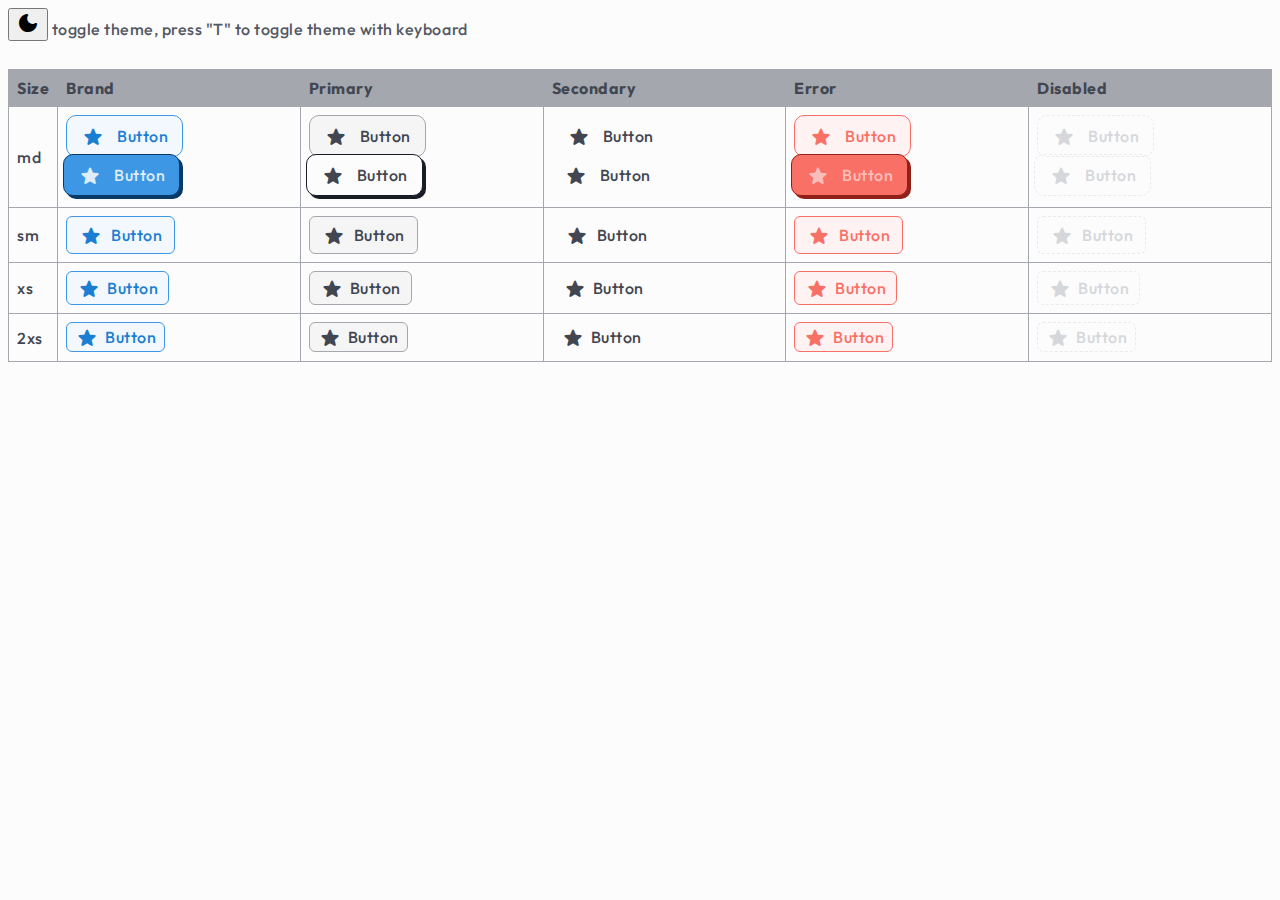
==== index.html @ 28c68cbd "Some changes and fixes" ====
<!DOCTYPE html>
<html lang="en" theme="Light" device="Desktop">
<head>
    <meta charset="UTF-8">
    <meta name="viewport" content="width=device-width, initial-scale=1.0">
    <title>ENS Ready Components</title>
    
    <link rel="icon" href="./favicon.ico" type="image/x-icon">
    <link rel="stylesheet" href="./styles.css">
    <link rel="stylesheet" href="https://fonts.googleapis.com/css2?family=Material+Symbols+Rounded:opsz,wght,FILL,GRAD@20..48,100..700,0..1,-50..200&display=swap">
    <script src="./scripts.js" defer></script>
</head>
<body>
    <div class="btn-shadow-brand btn-radius-md">
        <button id="theme-toggle" class="btn-surface-brand btn-size-md" aria-label="Toggle theme">
            <span class="icon material-symbols-rounded">dark_mode</span>
        </button>
        toggle theme, press "T" to toggle theme with keyboard
    </div>
    
    <table>
        <thead>
            <tr>
                <th>Size</th>
                <th>Brand</th>
                <th>Primary</th>
                <th>Secondary</th>
                <th>Error</th>
                <th>Disabled</th>
            </tr>
        </thead>
        <tbody>
            <tr>
                <td>md</td>
                <td>
                    <button class="md brand pushed">
                        <span class="icon material-symbols-rounded">star</span>
                        Button
                    </button>
                    <button class="md brand elevated">
                        <span class="icon material-symbols-rounded">star</span>
                        Button
                    </button>
                </td>
                <td>
                    <button class="md primary pushed">
                        <span class="icon material-symbols-rounded">star</span>
                        Button
                    </button>
                    <button class="md primary elevated">
                        <span class="icon material-symbols-rounded">star</span>
                        Button
                    </button>
                </td>
                <td>
                    <button class="md secondary pushed">
                        <span class="icon material-symbols-rounded">star</span>
                        Button
                    </button>
                    <button class="md secondary elevated">
                        <span class="icon material-symbols-rounded">star</span>
                        Button
                    </button>
                </td>
                <td>
                    <button class="md error pushed">
                        <span class="icon material-symbols-rounded">star</span>
                        Button
                    </button>
                    <button class="md error elevated">
                        <span class="icon material-symbols-rounded">star</span>
                        Button
                    </button>
                </td>
                <td>
                    <button class="md disabled pushed">
                        <span class="icon material-symbols-rounded">star</span>
                        Button
                    </button>
                    <button class="md disabled elevated">
                        <span class="icon material-symbols-rounded">star</span>
                        Button
                    </button>
                </td>
            </tr>
            <tr>
                <td>sm</td>
                <td>
                    <button class="sm brand pushed">
                        <span class="icon material-symbols-rounded">star</span>
                        Button
                    </button>
                </td>
                 <td>
                    <button class="sm primary pushed">
                        <span class="icon material-symbols-rounded">star</span>
                        Button
                    </button>
                </td>
                <td>
                    <button class="sm secondary pushed">
                        <span class="icon material-symbols-rounded">star</span>
                        Button
                    </button>
                </td>
                <td>
                    <button class="sm error pushed">
                        <span class="icon material-symbols-rounded">star</span>
                        Button
                    </button>
                </td>
                <td>
                    <button class="sm disabled pushed">
                        <span class="icon material-symbols-rounded">star</span>
                        Button
                    </button>
                </td>
            </tr>
            <tr>
                <td>xs</td>
                <td>
                    <button class="xs brand pushed">
                        <span class="icon material-symbols-rounded">star</span>
                        Button
                    </button>
                </td>
                 <td>
                    <button class="xs primary pushed">
                        <span class="icon material-symbols-rounded">star</span>
                        Button
                    </button>
                </td>
                <td>
                    <button class="xs secondary pushed">
                        <span class="icon material-symbols-rounded">star</span>
                        Button
                    </button>
                </td>
                <td>
                    <button class="xs error pushed">
                        <span class="icon material-symbols-rounded">star</span>
                        Button
                    </button>
                </td>
                <td>
                    <button class="xs disabled pushed">
                        <span class="icon material-symbols-rounded">star</span>
                        Button
                    </button>
                </td>
            </tr>
            <tr>
                <td>2xs</td>
                <td>
                    <button class="xs2 brand pushed">
                        <span class="icon material-symbols-rounded">star</span>
                        Button
                    </button>
                </td>
                <td>
                    <button class="xs2 primary pushed">
                        <span class="icon material-symbols-rounded">star</span>
                        Button
                    </button>
                </td>
                <td>
                    <button class="xs2 secondary pushed">
                        <span class="icon material-symbols-rounded">star</span>
                        Button
                    </button>
                </td>
                <td>
                    <button class="xs2 error pushed">
                        <span class="icon material-symbols-rounded">star</span>
                        Button
                    </button>
                </td>
                <td>
                    <button class="xs2 disabled pushed">
                        <span class="icon material-symbols-rounded">star</span>
                        Button
                    </button>
                </td>
            </tr>
        </tbody>
    </table>
</body>
</html>
---- styles.css ----
@charset "UTF-8";
@import url('https://fonts.googleapis.com/css2?family=Outfit:wght@100..900&display=swap');

@import url("./styles/_primitives.css");
@import url("./styles/1. colors.css");
@import url("./styles/2. numbers.css");
@import url("./styles/3. typography.css");

html {
  font-size: 16px;
  gap: var(--container-gap_between-4xl);
}

body {
  gap: 0.5rem;
  display: flex;
  align-items: flex-start;
  flex-direction: column;
  
  background-color: var(--bg-primary);
  color: var(--text-tertiary);
  /* Button */
  font-family: Outfit;
  font-size: var(--size-button);
  font-style: normal;
  font-weight: 500;
  line-height: var(--height-button); /* 141.176% */
  letter-spacing: 0.51px;
}


/* Button kind */
.elevated {
  display: inline-flex;
  justify-content: center;
  align-items: center;

  margin: -3px 3px 3px -3px;
  transition: transform 120ms ease-out, box-shadow 120ms ease-out;
  box-shadow: var(--shadow-color) 3px 3px 0px 0px;
  font-family: "Outfit", sans-serif;
  font-size: var(--size-button);
  font-style: normal;
  font-weight: 500;
  line-height: var(--height-button); /* 141.176% */
  letter-spacing: 0.51px;
}
.elevated:active {
  transform: translate(3px, 3px);
  transition: transform 120ms ease-out, box-shadow 120ms ease-out;
  box-shadow: var(--shadow-color) 0px 0px 0px 0px;
}

.pushed {
  display: inline-flex;
  justify-content: center;
  align-items: center;
  
  transition: transform 120ms ease-out, box-shadow 120ms ease-out, padding-bottom 120ms ease-out, padding-right 120ms ease-out, padding-top 120ms ease-out, padding-left 120ms ease-out;
  box-shadow: inset 0px 0px 0px 0px var(--shadow-color);
  font-family: "Outfit", sans-serif;
  font-size: var(--size-button);
  font-style: normal;
  font-weight: 500;
  line-height: var(--height-button); /* 141.176% */
  letter-spacing: 0.51px;
}
.pushed:active {
  transition: transform 120ms ease-out, box-shadow 120ms ease-out, padding-bottom 120ms ease-out, padding-right 120ms ease-out, padding-top 120ms ease-out, padding-left 120ms ease-out;
  padding-bottom: calc(-3px + var(--shift-bottom, 0px));
  padding-right: calc(-3px + var(--shift-right, 0px));
  padding-top: calc(3px + var(--shift-top, 0px));
  padding-left: calc(3px + var(--shift-left, 0px));
  box-shadow: inset 3px 3px 0px 0px var(--shadow-color);

}


/* Button types */
/* brand */
.brand.elevated {
  background: var(--bg-brand-primary);
  --shadow-color: var(--border-brand-primary_subtle);
  border: 1.3px solid var(--border-brand-primary_subtle);

  color: var(--text-secondary_on-brand);
}
.brand.elevated:hover {
  background: var(--bg-brand-primary_hover);
  
  color: var(--text-primary_on-brand);
}
.brand.elevated:active {
  background: var(--bg-brand-primary_press);
  
  color: var(--text-tertiary_on-brand);
}

.brand.pushed {
  background: var(--bg-brand-tertiary);
  --shadow-color: var(--border-brand-primary);
  border: 1.3px solid var(--border-brand-primary);
  
  color: var(--text-brand-secondary);
}
.brand.pushed:hover {
  background: var(--bg-brand-tertiary_hover);
  
  color: var(--text-brand-primary);
}
.brand.pushed:active {
  background: var(--bg-brand-tertiary_press);
  
  color: var(--text-brand-tertiary);
}

/* primary */
.primary.elevated {
  background: var(--bg-primary);
  --shadow-color: var(--border-primary_subtle);
  border: 1.3px solid var(--border-primary_subtle);

  color: var(--text-secondary);
}
.primary.elevated:hover {
  background: var(--bg-primary_hover);
  
  color: var(--text-primary);
}
.primary.elevated:active {
  background: var(--bg-primary_press);
  
  color: var(--text-tertiary);
}

.primary.pushed {
  background: var(--bg-tertiary);
  --shadow-color: var(--border-primary);
  border: 1.3px solid var(--border-primary);
  
  color: var(--text-secondary);
}
.primary.pushed:hover {
  background: var(--bg-tertiary_hover);
  
  color: var(--text-primary);
}
.primary.pushed:active {
  background: var(--bg-tertiary_press);
  
  color: var(--text-tertiary);
}

/* secondary */
.secondary.elevated {
  background: none;
  --shadow-color: none;
  border: 1.3px solid transparent;

  color: var(--text-secondary);
}
.secondary.elevated:hover {
  background: var(--bg-secondary_hover);
  
  --shadow-color: var(--border-secondary_alt);
  border: 1.3px solid var(--border-secondary_alt);

  color: var(--text-primary);
}
.secondary.elevated:active {
  background: var(--bg-primary_press);
  
  color: var(--text-tertiary);
}

.secondary.pushed {
  background: none;
  --shadow-color: none;
  border: 1.3px solid transparent;
  
  color: var(--text-secondary);
}
.secondary.pushed:hover {
  background: var(--bg-secondary_hover);
  
  --shadow-color: var(--border-secondary_alt);
  border: 1.3px solid var(--border-secondary_alt);

  color: var(--text-primary);
}
.secondary.pushed:active {
  background: var(--bg-secondary_press);
  
  color: var(--text-tertiary);
}

/* error */
.error.elevated {
  background: var(--bg-error-primary);
  --shadow-color: var(--border-error-primary_subtle);
  border: 1.3px solid var(--border-error-primary_subtle);

  color: var(--text-white-secondary);
}
.error.elevated:hover {
  background: var(--bg-error-primary_hover);
  
  color: var(--text-white-primary);
}
.error.elevated:active {
  background: var(--bg-error-primary_press);
  
  color: var(--text-white-tertiary);
}

.error.pushed {
  background: var(--bg-error-tertiary);
  --shadow-color: var(--border-error-primary);
  border: 1.3px solid var(--border-error-primary);
  
  color: var(--text-error-secondary);
}
.error.pushed:hover {
  background: var(--bg-error-primary_hover);
  
  color: var(--text-white-primary);
}
.error.pushed:active {
  background: var(--bg-error-primary_press);
  
  color: var(--text-white-tertiary);
}
/* disabled */
.disabled.elevated {
  background: none;
  --shadow-color: none;
  border: 1px dashed var(--border-tertiary);
  
  color: var(--text-disabled);
  pointer-events: none;
}

.disabled.pushed {
  background: none;
  --shadow-color: none;
  border: 1px dashed var(--border-tertiary);

  color: var(--text-disabled);
  pointer-events: none;
}


/* Button size */
.md {
  padding: var(--instance-padding-md) var(--instance-padding-2xl);
  gap: var(--instance-gap_between-2xl);
  border-radius: var(--instance-radius-sm);
  --shift-top: var(--instance-padding-md);
  --shift-bottom: var(--instance-padding-md);
  --shift-left: var(--instance-padding-2xl);
  --shift-right: var(--instance-padding-2xl);
}
.sm {
  padding: var(--instance-padding-sm) var(--instance-padding-xl);
  gap: var(--instance-gap_between-xl);
  border-radius: var(--instance-radius-xs);
  --shift-top: var(--instance-padding-sm);
  --shift-bottom: var(--instance-padding-sm);
  --shift-left: var(--instance-padding-xl);
  --shift-right: var(--instance-padding-xl);
}
.xs {
  padding: var(--instance-padding-xs) var(--instance-padding-lg);
  gap: var(--instance-gap_between-lg);
  border-radius: var(--instance-radius-xs);
  --shift-top: var(--instance-padding-xs);
  --shift-bottom: var(--instance-padding-xs);
  --shift-left: var(--instance-padding-lg);
  --shift-right: var(--instance-padding-lg);
}
.xs2 {
  padding: var(--instance-padding-2xs) var(--instance-padding-md);
  gap: var(--instance-gap_between-lg);
  border-radius: var(--instance-radius-xs);
  --shift-top: var(--instance-padding-xs);
  --shift-bottom: var(--instance-padding-xs);
  --shift-left: var(--instance-padding-md);
  --shift-right: var(--instance-padding-md);
}

/* Icon styles */
.material-symbols-rounded {
  font-variation-settings:
  'FILL' 1,
  'wght' 400,
  'GRAD' 0,
  'opsz' 24
}

/* Table styles */
table {
    width: 100%;
    border-collapse: collapse;
    margin-top: 20px;
    color: var(--text-secondary);
    font-family: "Outfit", sans-serif;
}

th, td {
    border: 1px solid var(--border-primary);
    padding: 8px;
    text-align: left;
}

th {
    background-color: var(--border-primary);
}

/* Responsive table */
@media screen and (max-width: 600px) {
    table {
        display: block;
        overflow-x: auto;
        white-space: nowrap;
    }
}
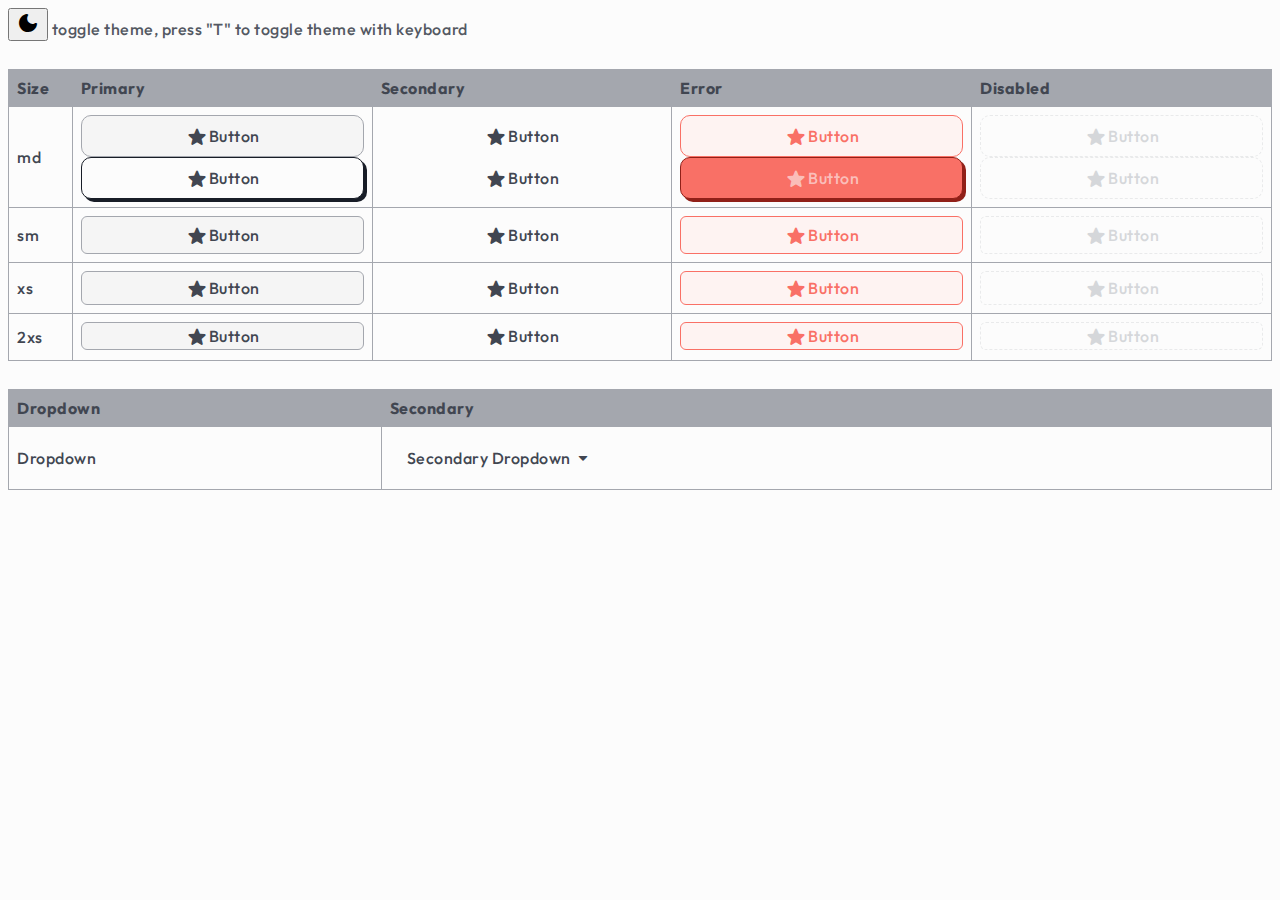
==== commit 611db213: "fixed puch button and added dropdown" ====
--- a/index.html
+++ b/index.html
@@ -22,7 +22,6 @@
         <thead>
             <tr>
                 <th>Size</th>
-                <th>Brand</th>
                 <th>Primary</th>
                 <th>Secondary</th>
                 <th>Error</th>
@@ -33,153 +32,206 @@
             <tr>
                 <td>md</td>
                 <td>
-                    <button class="md brand pushed">
-                        <span class="icon material-symbols-rounded">star</span>
-                        Button
-                    </button>
-                    <button class="md brand elevated">
-                        <span class="icon material-symbols-rounded">star</span>
-                        Button
-                    </button>
-                </td>
-                <td>
                     <button class="md primary pushed">
-                        <span class="icon material-symbols-rounded">star</span>
-                        Button
+                        <span class="button-content">
+                            <span class="icon material-symbols-rounded">star</span>
+                            Button
+                        </span>
                     </button>
                     <button class="md primary elevated">
-                        <span class="icon material-symbols-rounded">star</span>
-                        Button
+                        <span class="button-content">
+                            <span class="icon material-symbols-rounded">star</span>
+                            Button
+                        </span>
                     </button>
                 </td>
                 <td>
                     <button class="md secondary pushed">
-                        <span class="icon material-symbols-rounded">star</span>
-                        Button
+                        <span class="button-content">
+                            <span class="icon material-symbols-rounded">star</span>
+                            Button
+                        </span>
                     </button>
                     <button class="md secondary elevated">
-                        <span class="icon material-symbols-rounded">star</span>
-                        Button
+                        <span class="button-content">
+                            <span class="icon material-symbols-rounded">star</span>
+                            Button
+                        </span>
                     </button>
                 </td>
                 <td>
                     <button class="md error pushed">
-                        <span class="icon material-symbols-rounded">star</span>
-                        Button
+                        <span class="button-content">
+                            <span class="icon material-symbols-rounded">star</span>
+                            Button
+                        </span>
                     </button>
                     <button class="md error elevated">
-                        <span class="icon material-symbols-rounded">star</span>
-                        Button
+                        <span class="button-content">
+                            <span class="icon material-symbols-rounded">star</span>
+                            Button
+                        </span>
                     </button>
                 </td>
                 <td>
                     <button class="md disabled pushed">
-                        <span class="icon material-symbols-rounded">star</span>
-                        Button
+                        <span class="button-content">
+                            <span class="icon material-symbols-rounded">star</span>
+                            Button
+                        </span>
                     </button>
                     <button class="md disabled elevated">
-                        <span class="icon material-symbols-rounded">star</span>
-                        Button
+                        <span class="button-content">
+                            <span class="icon material-symbols-rounded">star</span>
+                            Button
+                        </span>
                     </button>
                 </td>
             </tr>
             <tr>
                 <td>sm</td>
-                <td>
-                    <button class="sm brand pushed">
-                        <span class="icon material-symbols-rounded">star</span>
-                        Button
-                    </button>
-                </td>
                  <td>
                     <button class="sm primary pushed">
-                        <span class="icon material-symbols-rounded">star</span>
-                        Button
+                        <span class="button-content">
+                            <span class="icon material-symbols-rounded">star</span>
+                            Button
+                        </span>
                     </button>
                 </td>
                 <td>
                     <button class="sm secondary pushed">
-                        <span class="icon material-symbols-rounded">star</span>
-                        Button
+                        <span class="button-content">
+                            <span class="icon material-symbols-rounded">star</span>
+                            Button
+                        </span>
                     </button>
                 </td>
                 <td>
                     <button class="sm error pushed">
-                        <span class="icon material-symbols-rounded">star</span>
-                        Button
+                        <span class="button-content">
+                            <span class="icon material-symbols-rounded">star</span>
+                            Button
+                        </span>
                     </button>
                 </td>
                 <td>
                     <button class="sm disabled pushed">
-                        <span class="icon material-symbols-rounded">star</span>
-                        Button
+                        <span class="button-content">
+                            <span class="icon material-symbols-rounded">star</span>
+                            Button
+                        </span>
                     </button>
                 </td>
             </tr>
             <tr>
                 <td>xs</td>
-                <td>
-                    <button class="xs brand pushed">
-                        <span class="icon material-symbols-rounded">star</span>
-                        Button
-                    </button>
-                </td>
                  <td>
                     <button class="xs primary pushed">
-                        <span class="icon material-symbols-rounded">star</span>
-                        Button
+                        <span class="button-content">
+                            <span class="icon material-symbols-rounded">star</span>
+                            Button
+                        </span>
                     </button>
                 </td>
                 <td>
                     <button class="xs secondary pushed">
-                        <span class="icon material-symbols-rounded">star</span>
-                        Button
+                        <span class="button-content">
+                            <span class="icon material-symbols-rounded">star</span>
+                            Button
+                        </span>
                     </button>
                 </td>
                 <td>
                     <button class="xs error pushed">
-                        <span class="icon material-symbols-rounded">star</span>
-                        Button
+                        <span class="button-content">
+                            <span class="icon material-symbols-rounded">star</span>
+                            Button
+                        </span>
                     </button>
                 </td>
                 <td>
                     <button class="xs disabled pushed">
-                        <span class="icon material-symbols-rounded">star</span>
-                        Button
+                        <span class="button-content">
+                            <span class="icon material-symbols-rounded">star</span>
+                            Button
+                        </span>
                     </button>
                 </td>
             </tr>
             <tr>
                 <td>2xs</td>
                 <td>
-                    <button class="xs2 brand pushed">
-                        <span class="icon material-symbols-rounded">star</span>
-                        Button
-                    </button>
-                </td>
-                <td>
                     <button class="xs2 primary pushed">
-                        <span class="icon material-symbols-rounded">star</span>
-                        Button
+                        <span class="button-content">
+                            <span class="icon material-symbols-rounded">star</span>
+                            Button
+                        </span>
                     </button>
                 </td>
                 <td>
                     <button class="xs2 secondary pushed">
-                        <span class="icon material-symbols-rounded">star</span>
-                        Button
+                        <span class="button-content">
+                            <span class="icon material-symbols-rounded">star</span>
+                            Button
+                        </span>
                     </button>
                 </td>
                 <td>
                     <button class="xs2 error pushed">
-                        <span class="icon material-symbols-rounded">star</span>
-                        Button
+                        <span class="button-content">
+                            <span class="icon material-symbols-rounded">star</span>
+                            Button
+                        </span>
                     </button>
                 </td>
                 <td>
                     <button class="xs2 disabled pushed">
-                        <span class="icon material-symbols-rounded">star</span>
-                        Button
-                    </button>
+                        <span class="button-content">
+                            <span class="icon material-symbols-rounded">star</span>
+                            Button
+                        </span>
+                    </button>
+                </td>
+            </tr>
+        </tbody>
+    </table>
+    
+    <table>
+        <thead>
+            <tr>
+                <th>Dropdown</th>
+                <th>Secondary</th>
+            </tr>
+        </thead>
+        <tbody>
+            <tr>
+                <td>Dropdown</td>
+                <td>
+                    <div class="dropdown">
+                        <button id="secondaryDropdownButton" class="dropdown-button md secondary elevated" onclick="toggleDropdown('secondaryDropdownButton')">
+                            <span class="button-content">
+                                Secondary Dropdown
+                                <span id="secondaryDropdownIcon" class="material-symbols-rounded">arrow_drop_down</span>
+                            </span>
+                        </button>
+                        <div class="dropdown-content">
+                            <a href="#" class="xs2 secondary pushed" data-value="Option A" onclick="updateDropdownText('secondaryDropdownButton', this)">
+                                <span class="button-content">
+                                    Option A
+                                </span>
+                            </a>
+                            <a href="#" class="xs2 secondary pushed" data-value="Option B" onclick="updateDropdownText('secondaryDropdownButton', this)">
+                                <span class="button-content">
+                                    Option B
+                                </span>
+                            </a>
+                            <a href="#" class="xs2 secondary pushed" data-value="Option C" onclick="updateDropdownText('secondaryDropdownButton', this)">
+                                <span class="button-content">
+                                    Option C
+                                </span>
+                            </a>
+                        </div>
+                    </div>
                 </td>
             </tr>
         </tbody>
--- a/styles.css
+++ b/styles.css
@@ -32,10 +32,10 @@
 /* Button kind */
 .elevated {
   display: inline-flex;
+  width: 100%;
   justify-content: center;
   align-items: center;
-
-  margin: -3px 3px 3px -3px;
+  position: relative;
   transition: transform 120ms ease-out, box-shadow 120ms ease-out;
   box-shadow: var(--shadow-color) 3px 3px 0px 0px;
   font-family: "Outfit", sans-serif;
@@ -53,9 +53,10 @@
 
 .pushed {
   display: inline-flex;
+  width: 100%;
   justify-content: center;
   align-items: center;
-  
+  position: relative; /* Add this */
   transition: transform 120ms ease-out, box-shadow 120ms ease-out, padding-bottom 120ms ease-out, padding-right 120ms ease-out, padding-top 120ms ease-out, padding-left 120ms ease-out;
   box-shadow: inset 0px 0px 0px 0px var(--shadow-color);
   font-family: "Outfit", sans-serif;
@@ -67,12 +68,19 @@
 }
 .pushed:active {
   transition: transform 120ms ease-out, box-shadow 120ms ease-out, padding-bottom 120ms ease-out, padding-right 120ms ease-out, padding-top 120ms ease-out, padding-left 120ms ease-out;
-  padding-bottom: calc(-3px + var(--shift-bottom, 0px));
-  padding-right: calc(-3px + var(--shift-right, 0px));
-  padding-top: calc(3px + var(--shift-top, 0px));
-  padding-left: calc(3px + var(--shift-left, 0px));
   box-shadow: inset 3px 3px 0px 0px var(--shadow-color);
-
+  /* Shifting content */
+}
+
+.button-content {
+  display: inline-flex;
+  align-items: center;
+  justify-content: center;
+  transition: transform 0.12s ease-out; /* Add this line */
+}
+
+.pushed:active .button-content {
+  transform: translate(3px, 3px);
 }
 
 
@@ -210,7 +218,7 @@
 .error.elevated:active {
   background: var(--bg-error-primary_press);
   
-  color: var(--text-white-tertiary);
+  color: var (--text-white-tertiary);
 }
 
 .error.pushed {
@@ -282,10 +290,11 @@
   padding: var(--instance-padding-2xs) var(--instance-padding-md);
   gap: var(--instance-gap_between-lg);
   border-radius: var(--instance-radius-xs);
-  --shift-top: var(--instance-padding-xs);
+  --shift-top: var(--instance-padding-2xs);
   --shift-bottom: var(--instance-padding-xs);
   --shift-left: var(--instance-padding-md);
   --shift-right: var(--instance-padding-md);
+  height: 28px;
 }
 
 /* Icon styles */
@@ -295,6 +304,57 @@
   'wght' 400,
   'GRAD' 0,
   'opsz' 24
+}
+
+/* Dropdown Button styles */
+.dropdown {
+  position: relative;
+  display: block;
+  width: 100%;
+}
+
+.dropdown-button {
+  background-color: var(--bg-primary);
+  color: var(--text-secondary);
+  padding: 10px 16px;
+  font-size: var(--size-button);
+  font-family: "Outfit", sans-serif;
+  border: none;
+  cursor: pointer;
+  border-radius: var(--instance-radius-sm);
+  border: 1.3px solid var(--border-primary_subtle);
+  width: 100%;
+  display: flex;
+  justify-content: space-between;
+  align-items: center;
+}
+
+.dropdown-content {
+  display: none;
+  position: absolute;
+  background-color: var(--bg-tertiary);
+  width: 100%; /* Make it fill the parent */
+  min-width: 160px;
+  box-shadow: 0px 8px 16px 0px rgba(0,0,0,0.2);
+  z-index: 1;
+  border-radius: var(--instance-radius-sm);
+}
+
+.dropdown-content a {
+  color: var(--text-secondary);
+  padding: 12px 16px;
+  text-decoration: none;
+  display: block;
+}
+
+.dropdown-content a:hover {
+  background-color: var(--bg-secondary_hover);
+  color: var(--text-primary);
+}
+
+/* Show the dropdown content when the show class is applied */
+.dropdown-content.show {
+  display: block;
 }
 
 /* Table styles */
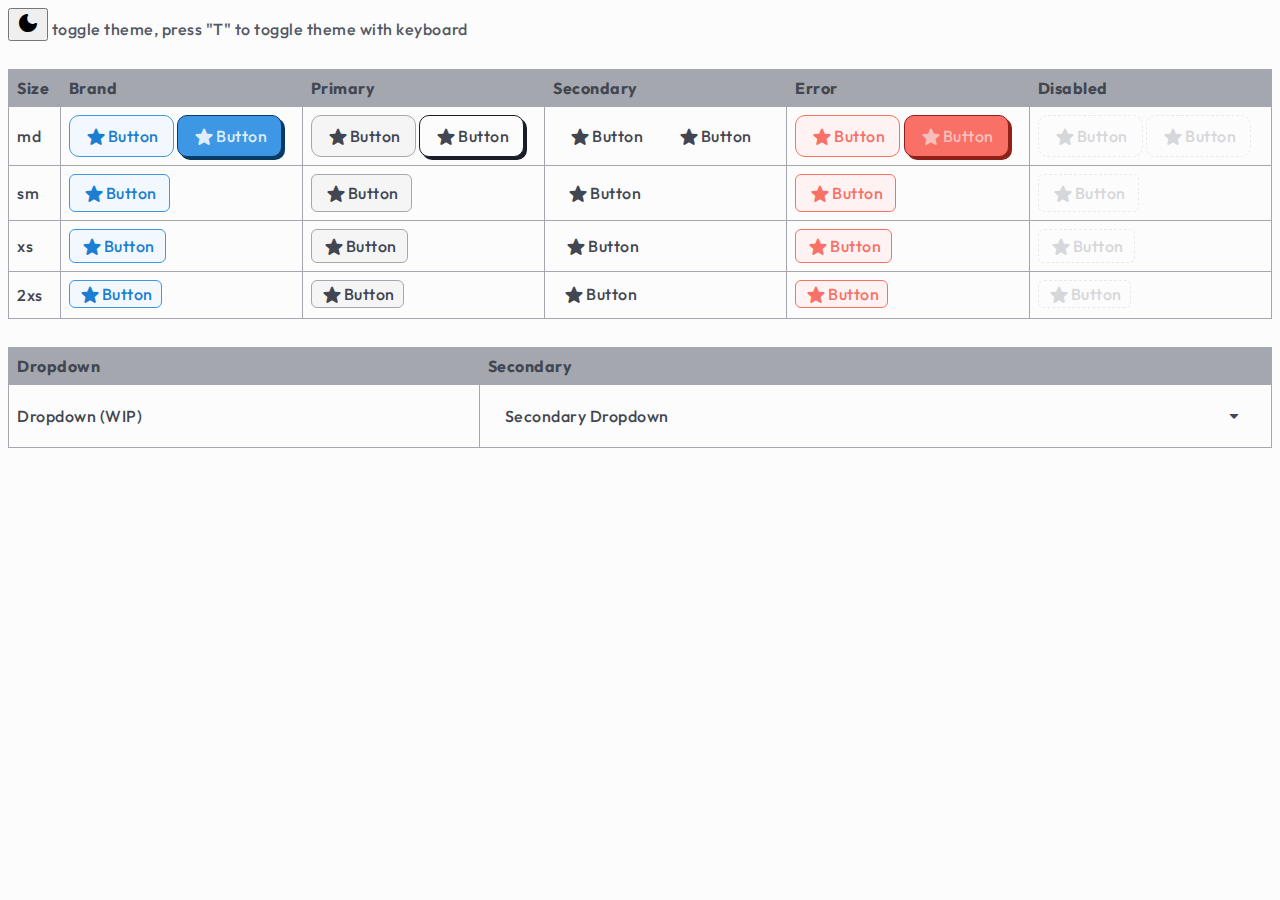
==== commit 45efceaa: "fixed dropdown issues (not all of them)" ====
--- a/index.html
+++ b/index.html
@@ -22,6 +22,7 @@
         <thead>
             <tr>
                 <th>Size</th>
+                <th>Brand</th>
                 <th>Primary</th>
                 <th>Secondary</th>
                 <th>Error</th>
@@ -32,6 +33,20 @@
             <tr>
                 <td>md</td>
                 <td>
+                    <button class="md brand pushed">
+                        <span class="button-content">
+                            <span class="icon material-symbols-rounded">star</span>
+                            Button
+                        </span>
+                    </button>
+                    <button class="md brand elevated">
+                        <span class="button-content">
+                            <span class="icon material-symbols-rounded">star</span>
+                            Button
+                        </span>
+                    </button>
+                </td>
+                <td>
                     <button class="md primary pushed">
                         <span class="button-content">
                             <span class="icon material-symbols-rounded">star</span>
@@ -90,6 +105,14 @@
             </tr>
             <tr>
                 <td>sm</td>
+                <td>
+                    <button class="sm brand pushed">
+                        <span class="button-content">
+                            <span class="icon material-symbols-rounded">star</span>
+                            Button
+                        </span>
+                    </button>
+                </td>
                  <td>
                     <button class="sm primary pushed">
                         <span class="button-content">
@@ -126,6 +149,14 @@
             <tr>
                 <td>xs</td>
                  <td>
+                    <button class="xs brand pushed">
+                        <span class="button-content">
+                            <span class="icon material-symbols-rounded">star</span>
+                            Button
+                        </span>
+                    </button>
+                </td>
+                 <td>
                     <button class="xs primary pushed">
                         <span class="button-content">
                             <span class="icon material-symbols-rounded">star</span>
@@ -160,6 +191,14 @@
             </tr>
             <tr>
                 <td>2xs</td>
+                <td>
+                    <button class="xs2 brand pushed">
+                        <span class="button-content">
+                            <span class="icon material-symbols-rounded">star</span>
+                            Button
+                        </span>
+                    </button>
+                </td>
                 <td>
                     <button class="xs2 primary pushed">
                         <span class="button-content">
@@ -205,7 +244,7 @@
         </thead>
         <tbody>
             <tr>
-                <td>Dropdown</td>
+                <td>Dropdown (WIP)</td>
                 <td>
                     <div class="dropdown">
                         <button id="secondaryDropdownButton" class="dropdown-button md secondary elevated" onclick="toggleDropdown('secondaryDropdownButton')">
--- a/styles.css
+++ b/styles.css
@@ -32,7 +32,7 @@
 /* Button kind */
 .elevated {
   display: inline-flex;
-  width: 100%;
+  /* width: 100%; */
   justify-content: center;
   align-items: center;
   position: relative;
@@ -53,7 +53,7 @@
 
 .pushed {
   display: inline-flex;
-  width: 100%;
+  /* width: 100%; */
   justify-content: center;
   align-items: center;
   position: relative; /* Add this */
@@ -75,8 +75,9 @@
 .button-content {
   display: inline-flex;
   align-items: center;
-  justify-content: center;
+  justify-content: space-between;
   transition: transform 0.12s ease-out; /* Add this line */
+  flex: 1;
 }
 
 .pushed:active .button-content {
@@ -288,7 +289,7 @@
 }
 .xs2 {
   padding: var(--instance-padding-2xs) var(--instance-padding-md);
-  gap: var(--instance-gap_between-lg);
+  gap: var (--instance-gap_between-lg);
   border-radius: var(--instance-radius-xs);
   --shift-top: var(--instance-padding-2xs);
   --shift-bottom: var(--instance-padding-xs);
@@ -342,7 +343,7 @@
 
 .dropdown-content a {
   color: var(--text-secondary);
-  padding: 12px 16px;
+  /* padding: 12px 16px; */
   text-decoration: none;
   display: block;
 }
@@ -350,6 +351,27 @@
 .dropdown-content a:hover {
   background-color: var(--bg-secondary_hover);
   color: var(--text-primary);
+}
+
+.dropdown-content a.primary {
+  background: var(--bg-primary);
+  color: var(--text-secondary);
+  border: 1.3px solid var(--border-primary_subtle);
+}
+.dropdown-content a.primary:hover {
+  background: var(--bg-primary_hover);
+  color: var(--text-primary);
+}
+
+.dropdown-content a.brand {
+  background: var(--bg-brand-secondary);
+  color: var(--text-secondary_on-brand);
+  border: 1.3px solid var(--border-brand-primary_subtle);
+}
+
+.dropdown-content a.brand:hover {
+  background: var(--bg-brand-primary_hover);
+  color: var(--text-primary_on-brand);
 }
 
 /* Show the dropdown content when the show class is applied */
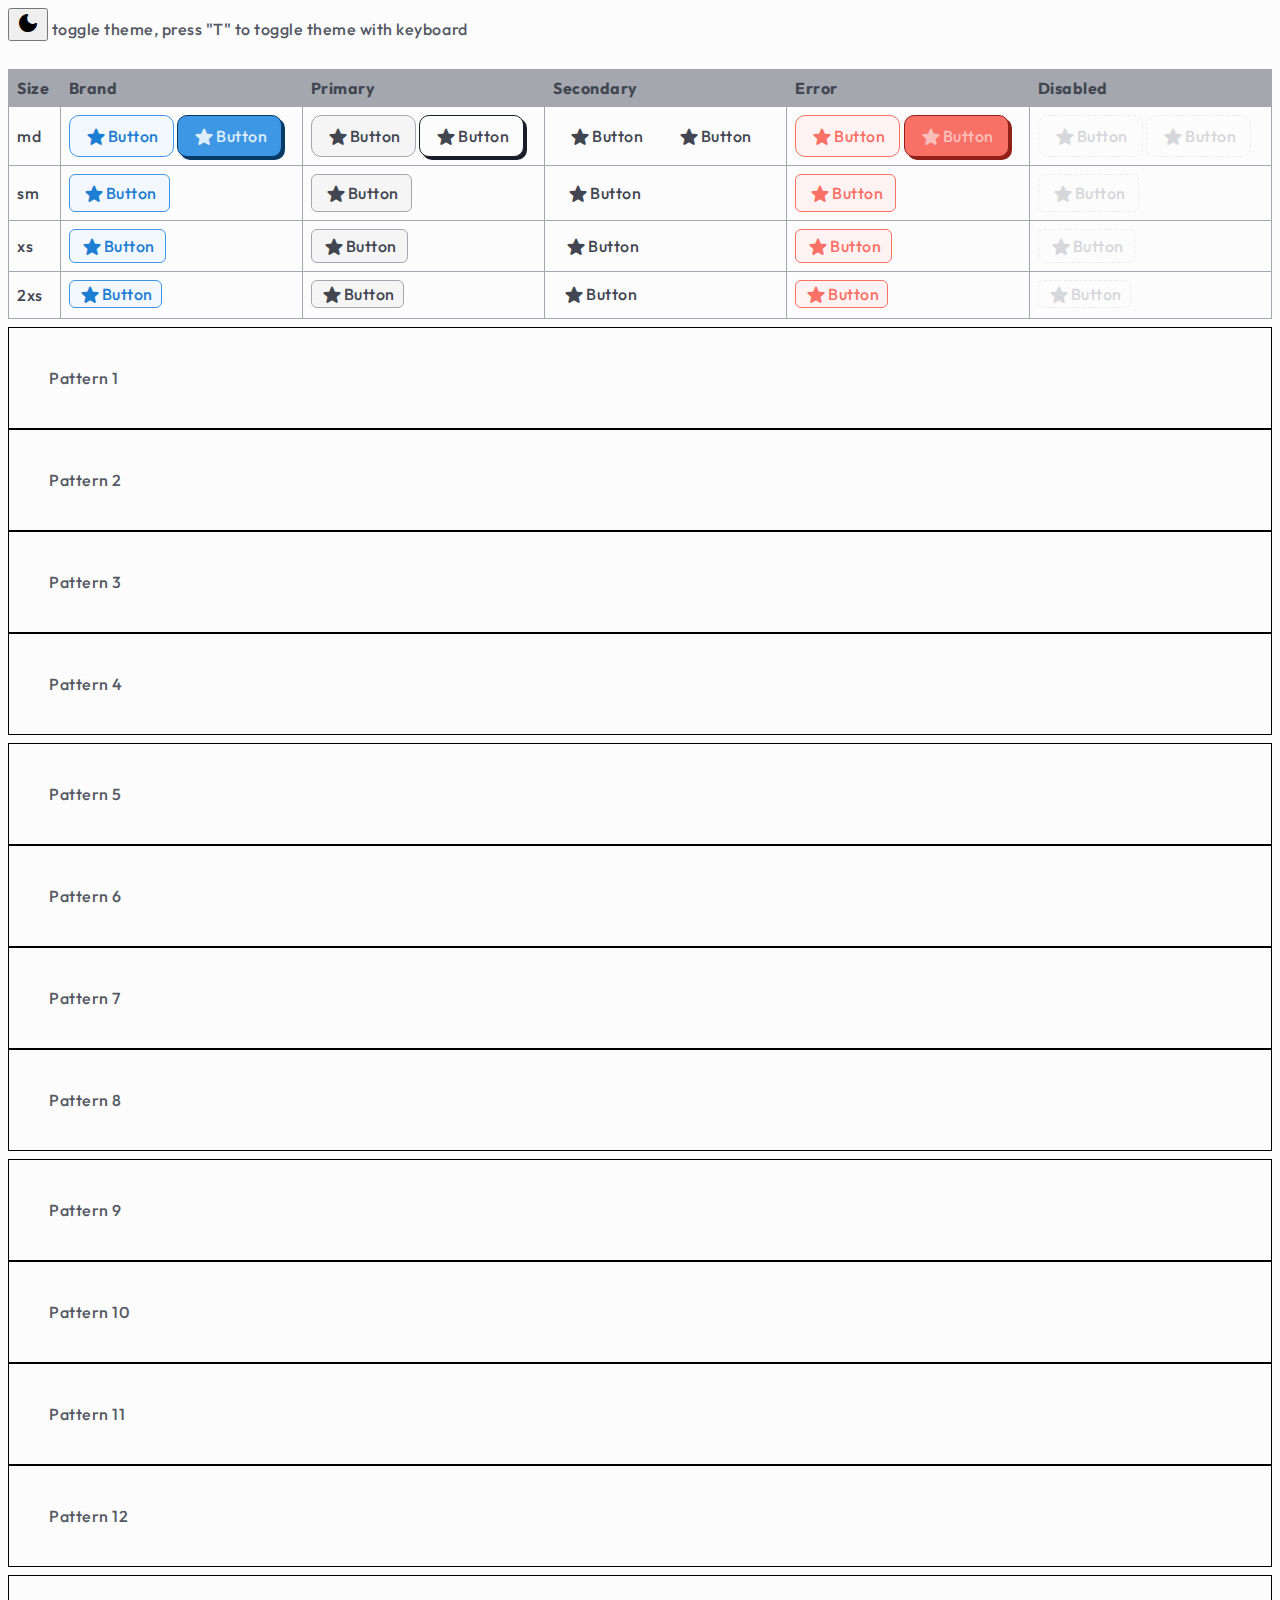
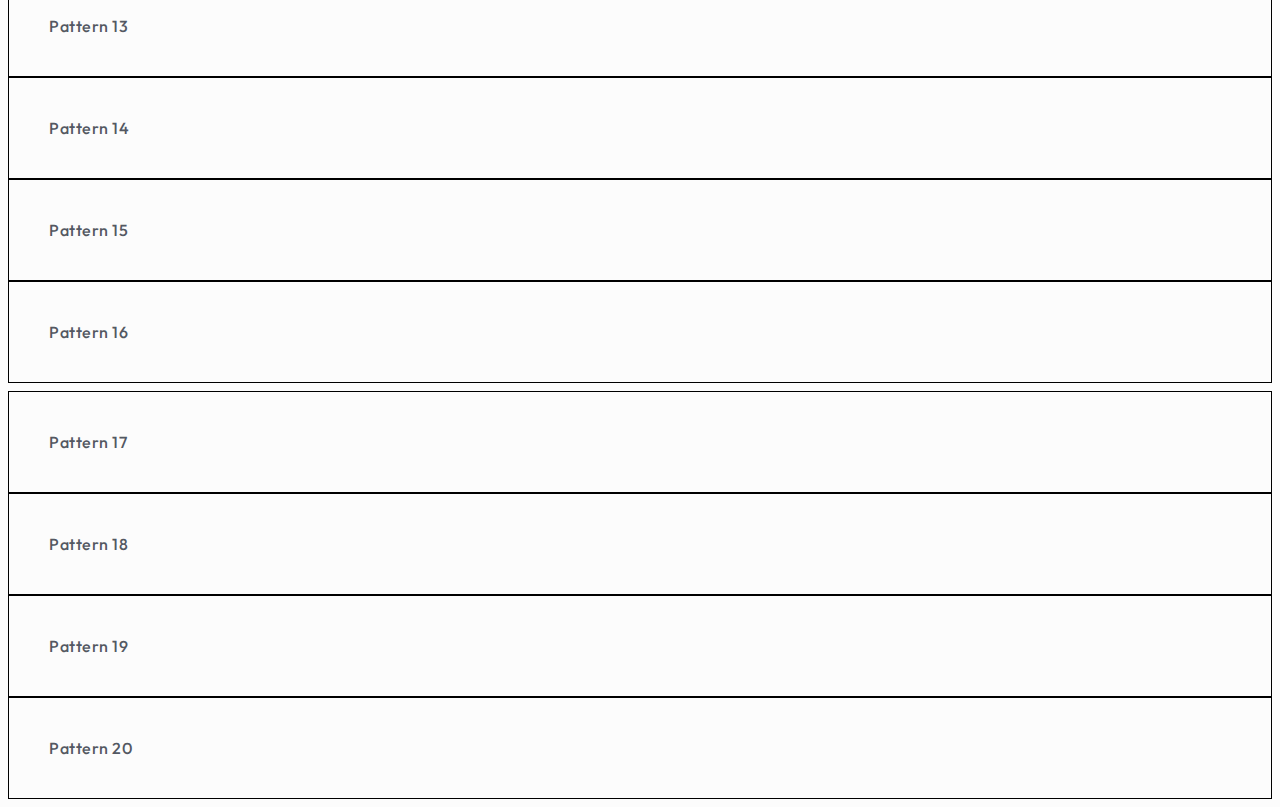
==== commit 0fd1ac2c: "Patterns changes, set ll patterns to be just svg" ====
--- a/index.html
+++ b/index.html
@@ -234,46 +234,76 @@
             </tr>
         </tbody>
     </table>
-    
-    <table>
-        <thead>
-            <tr>
-                <th>Dropdown</th>
-                <th>Secondary</th>
-            </tr>
-        </thead>
-        <tbody>
-            <tr>
-                <td>Dropdown (WIP)</td>
-                <td>
-                    <div class="dropdown">
-                        <button id="secondaryDropdownButton" class="dropdown-button md secondary elevated" onclick="toggleDropdown('secondaryDropdownButton')">
-                            <span class="button-content">
-                                Secondary Dropdown
-                                <span id="secondaryDropdownIcon" class="material-symbols-rounded">arrow_drop_down</span>
-                            </span>
-                        </button>
-                        <div class="dropdown-content">
-                            <a href="#" class="xs2 secondary pushed" data-value="Option A" onclick="updateDropdownText('secondaryDropdownButton', this)">
-                                <span class="button-content">
-                                    Option A
-                                </span>
-                            </a>
-                            <a href="#" class="xs2 secondary pushed" data-value="Option B" onclick="updateDropdownText('secondaryDropdownButton', this)">
-                                <span class="button-content">
-                                    Option B
-                                </span>
-                            </a>
-                            <a href="#" class="xs2 secondary pushed" data-value="Option C" onclick="updateDropdownText('secondaryDropdownButton', this)">
-                                <span class="button-content">
-                                    Option C
-                                </span>
-                            </a>
-                        </div>
-                    </div>
-                </td>
-            </tr>
-        </tbody>
-    </table>
+
+    <section style="width: 100%;">
+        <div class="pattern" style="background-image: url('./assets/pattern-dots-md.png'); padding: 40px; border: 1px solid black;">
+            Pattern 1
+        </div>
+        <div class="pattern" style="background-image: url('./assets/pattern-dots-md.png'); padding: 40px; border: 1px solid black;">
+            Pattern 2
+        </div>
+        <div class="pattern" style="background-image: url('./assets/pattern-dots-md.png'); padding: 40px; border: 1px solid black;">
+            Pattern 3
+        </div>
+        <div class="pattern" style="background-image: url('./assets/pattern-dots-md.png'); padding: 40px; border: 1px solid black;">
+            Pattern 4
+        </div>
+    </section>
+    <section style="width: 100%;">
+        <div class="pattern" style="background-image: url('./assets/pattern-dots-md.png'); padding: 40px; border: 1px solid black;">
+            Pattern 5
+        </div>
+        <div class="pattern" style="background-image: url('./assets/pattern-dots-md.png'); padding: 40px; border: 1px solid black;">
+            Pattern 6
+        </div>
+        <div class="pattern" style="background-image: url('./assets/pattern-dots-md.png'); padding: 40px; border: 1px solid black;">
+            Pattern 7
+        </div>
+        <div class="pattern" style="background-image: url('./assets/pattern-dots-md.png'); padding: 40px; border: 1px solid black;">
+            Pattern 8
+        </div>
+    </section>
+    <section style="width: 100%;">
+        <div class="pattern" style="background-image: url('./assets/pattern-dots-md.png'); padding: 40px; border: 1px solid black;">
+            Pattern 9
+        </div>
+        <div class="pattern" style="background-image: url('./assets/pattern-dots-md.png'); padding: 40px; border: 1px solid black;">
+            Pattern 10
+        </div>
+        <div class="pattern" style="background-image: url('./assets/pattern-dots-md.png'); padding: 40px; border: 1px solid black;">
+            Pattern 11
+        </div>
+        <div class="pattern" style="background-image: url('./assets/pattern-dots-md.png'); padding: 40px; border: 1px solid black;">
+            Pattern 12
+        </div>
+    </section>
+    <section style="width: 100%;">
+        <div class="pattern" style="background-image: url('./assets/pattern-dots-md.png'); padding: 40px; border: 1px solid black;">
+            Pattern 13
+        </div>
+        <div class="pattern" style="background-image: url('./assets/pattern-dots-md.png'); padding: 40px; border: 1px solid black;">
+            Pattern 14
+        </div>
+        <div class="pattern" style="background-image: url('./assets/pattern-dots-md.png'); padding: 40px; border: 1px solid black;">
+            Pattern 15
+        </div>
+        <div class="pattern" style="background-image: url('./assets/pattern-dots-md.png'); padding: 40px; border: 1px solid black;">
+            Pattern 16
+        </div>
+    </section>
+    <section style="width: 100%;">
+        <div class="pattern" style="background-image: url('./assets/pattern-dots-md.png'); padding: 40px; border: 1px solid black;">
+            Pattern 17
+        </div>
+        <div class="pattern" style="background-image: url('./assets/pattern-dots-md.png'); padding: 40px; border: 1px solid black;">
+            Pattern 18
+        </div>
+        <div class="pattern" style="background-image: url('./assets/pattern-dots-md.png'); padding: 40px; border: 1px solid black;">
+            Pattern 19
+        </div>
+        <div class="pattern" style="background-image: url('./assets/pattern-dots-md.png'); padding: 40px; border: 1px solid black;">
+            Pattern 20
+        </div>
+    </section>
 </body>
 </html>--- a/styles.css
+++ b/styles.css
@@ -371,7 +371,7 @@
 
 .dropdown-content a.brand:hover {
   background: var(--bg-brand-primary_hover);
-  color: var(--text-primary_on-brand);
+  color: var (--text-primary_on-brand);
 }
 
 /* Show the dropdown content when the show class is applied */
@@ -405,4 +405,12 @@
         overflow-x: auto;
         white-space: nowrap;
     }
+}
+
+/* Pattern styles */
+
+.pattern {
+  background-image: url('./assets/pattern-dots-sm.png');
+  background-size: 50px 50px;
+  background-repeat: repeat;
 }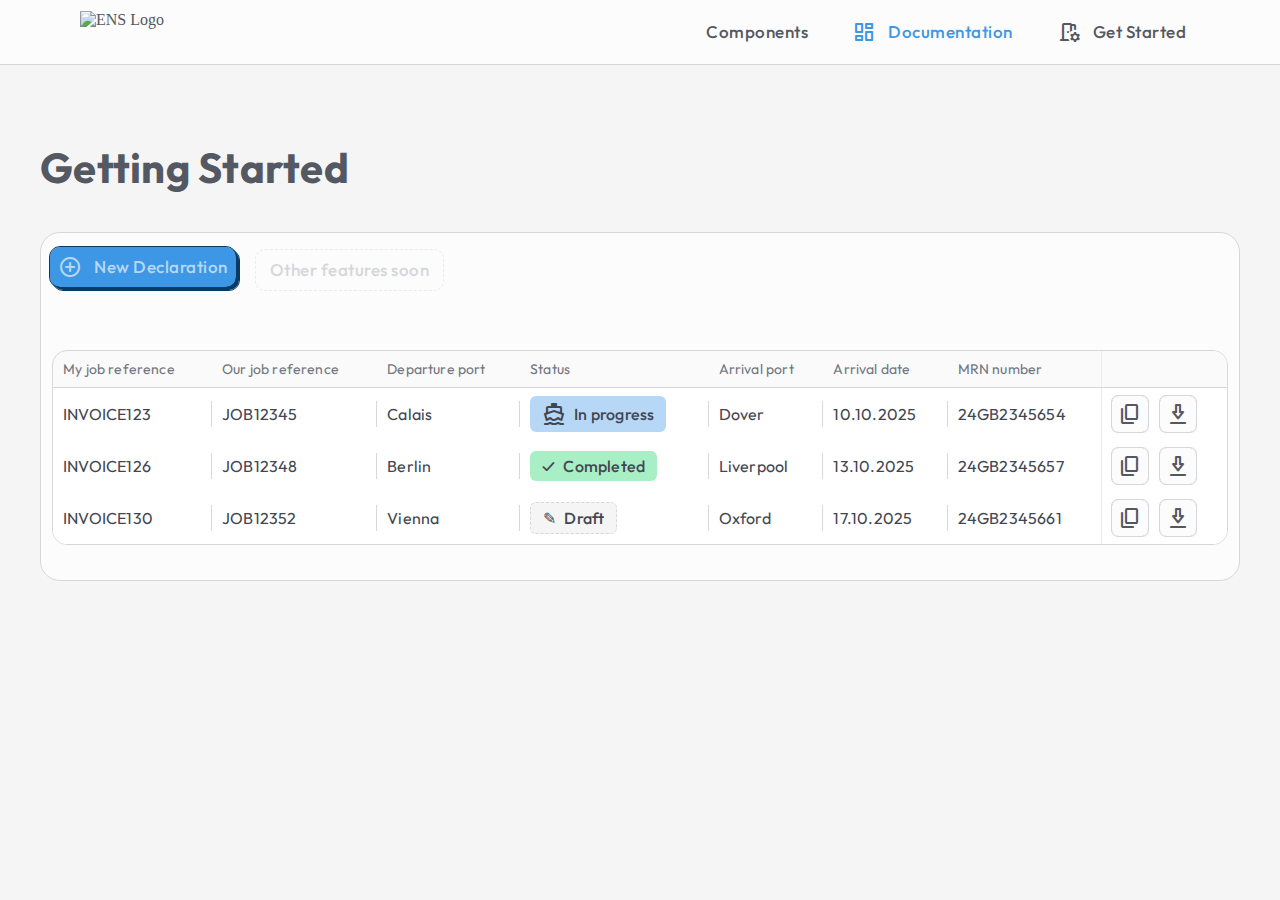
==== commit cdf7a523: "a lot of things 2.0" ====
--- a/index.html
+++ b/index.html
@@ -10,300 +10,151 @@
     <link rel="stylesheet" href="https://fonts.googleapis.com/css2?family=Material+Symbols+Rounded:opsz,wght,FILL,GRAD@20..48,100..700,0..1,-50..200&display=swap">
     <script src="./scripts.js" defer></script>
 </head>
+
 <body>
-    <div class="btn-shadow-brand btn-radius-md">
-        <button id="theme-toggle" class="btn-surface-brand btn-size-md" aria-label="Toggle theme">
-            <span class="icon material-symbols-rounded">dark_mode</span>
-        </button>
-        toggle theme, press "T" to toggle theme with keyboard
+    <nav class="nav-main">
+        <div class="nav-container">
+            <img src="./assets/logo.svg" alt="ENS Logo" class="logo">
+            <div class="nav-buttons">
+                <button class="md toggle-nav" onclick="window.location.href='./components-showcase.html'">
+                    <span class="surface">
+                        <span>Components</span>
+                    </span>
+                </button>
+                <button class="toggle-nav md selected">
+                    <span class="surface">
+                        <span class="icon material-symbols-rounded">dashboard</span>
+                        <span>Documentation</span>
+                        <span class="underline"></span>
+                    </span>
+                </button>
+                <button class="toggle-nav md">
+                    <span class="surface">
+                        <span class="icon material-symbols-rounded">room_preferences</span>
+                        <span>Get Started</span>
+                        <span class="underline"></span>
+                    </span>
+                </button>
+            </div>
+        </div>
+    </nav>
+    
+    <!-- 🚧 Content Starts Here 🚧 -->
+    <h4>Getting Started</h4>
+    <div class="content-container">
+        <section class="container-horizontal">
+            <button class="md brand elevated">
+                <span class="surface">
+                    <span class="icon material-symbols-rounded">add_circle</span>
+                    New Declaration
+                </span>
+            </button>
+            <button class="md disabled">
+                <span class="surface">
+                    Other features soon
+                </span>
+            </button>
+        </section>
+
+        <!-- 📋 Table Container 📋 -->
+        <div class="table-container">
+            <table class="table">
+                <thead class="p2">
+                    <tr>
+                        <th>My job reference</th>
+                        <th>Our job reference</th>
+                        <th>Departure port</th>
+                        <th>Status</th>
+                        <th>Arrival port</th>
+                        <th>Arrival date</th>
+                        <th>MRN number</th>
+                        <th></th>
+                    </tr>
+                </thead>
+                <tbody>
+                    <tr>
+                        <td>INVOICE123</td>
+                        <td>JOB12345</td>
+                        <td>Calais</td>
+                        <td>
+                            <span class="status in-progress">
+                                <span class="material-symbols-rounded">directions_boat</span>
+                                In progress
+                            </span>
+                        </td>
+                        <td>Dover</td>
+                        <td>10.10.2025</td>
+                        <td>24GB2345654</td>
+                        <td>
+                            <button class="sm primary icon-only">
+                                <span class="surface">
+                                    <span class="icon material-symbols-rounded">content_copy</span>
+                                </span>
+                            </button>
+                            <button class="sm primary icon-only">
+                                <span class="surface">
+                                    <span class="icon material-symbols-rounded">download_2</span>
+                                </span>
+                            </button>
+                        </td>
+                    </tr>
+                    <!-- Example of a completed status row -->
+                    <tr>
+                        <td>INVOICE126</td>
+                        <td>JOB12348</td>
+                        <td>Berlin</td>
+                        <td>
+                            <span class="status completed">
+                                <span class="check-icon">✓</span>
+                                Completed
+                            </span>
+                        </td>
+                        <td>Liverpool</td>
+                        <td>13.10.2025</td>
+                        <td>24GB2345657</td>
+                        <td>
+                            <button class="sm primary icon-only">
+                                <span class="surface">
+                                    <span class="icon material-symbols-rounded">content_copy</span>
+                                </span>
+                            </button>
+                            <button class="sm primary icon-only">
+                                <span class="surface">
+                                    <span class="icon material-symbols-rounded">download_2</span>
+                                </span>
+                            </button>
+                        </td>
+                    </tr>
+                    <!-- Example of a draft status row -->
+                    <tr>
+                        <td>INVOICE130</td>
+                        <td>JOB12352</td>
+                        <td>Vienna</td>
+                        <td>
+                            <span class="status draft">
+                                <span class="draft-icon">✎</span>
+                                Draft
+                            </span>
+                        </td>
+                        <td>Oxford</td>
+                        <td>17.10.2025</td>
+                        <td>24GB2345661</td>
+                        <td>
+                            <button class="sm primary icon-only">
+                                <span class="surface">
+                                    <span class="icon material-symbols-rounded">content_copy</span>
+                                </span>
+                            </button>
+                            <button class="sm primary icon-only">
+                                <span class="surface">
+                                    <span class="icon material-symbols-rounded">download_2</span>
+                                </span>
+                            </button>
+                        </td>
+                    </tr>
+                </tbody>
+            </table>
+        </div>
     </div>
-    
-    <table>
-        <thead>
-            <tr>
-                <th>Size</th>
-                <th>Brand</th>
-                <th>Primary</th>
-                <th>Secondary</th>
-                <th>Error</th>
-                <th>Disabled</th>
-            </tr>
-        </thead>
-        <tbody>
-            <tr>
-                <td>md</td>
-                <td>
-                    <button class="md brand pushed">
-                        <span class="button-content">
-                            <span class="icon material-symbols-rounded">star</span>
-                            Button
-                        </span>
-                    </button>
-                    <button class="md brand elevated">
-                        <span class="button-content">
-                            <span class="icon material-symbols-rounded">star</span>
-                            Button
-                        </span>
-                    </button>
-                </td>
-                <td>
-                    <button class="md primary pushed">
-                        <span class="button-content">
-                            <span class="icon material-symbols-rounded">star</span>
-                            Button
-                        </span>
-                    </button>
-                    <button class="md primary elevated">
-                        <span class="button-content">
-                            <span class="icon material-symbols-rounded">star</span>
-                            Button
-                        </span>
-                    </button>
-                </td>
-                <td>
-                    <button class="md secondary pushed">
-                        <span class="button-content">
-                            <span class="icon material-symbols-rounded">star</span>
-                            Button
-                        </span>
-                    </button>
-                    <button class="md secondary elevated">
-                        <span class="button-content">
-                            <span class="icon material-symbols-rounded">star</span>
-                            Button
-                        </span>
-                    </button>
-                </td>
-                <td>
-                    <button class="md error pushed">
-                        <span class="button-content">
-                            <span class="icon material-symbols-rounded">star</span>
-                            Button
-                        </span>
-                    </button>
-                    <button class="md error elevated">
-                        <span class="button-content">
-                            <span class="icon material-symbols-rounded">star</span>
-                            Button
-                        </span>
-                    </button>
-                </td>
-                <td>
-                    <button class="md disabled pushed">
-                        <span class="button-content">
-                            <span class="icon material-symbols-rounded">star</span>
-                            Button
-                        </span>
-                    </button>
-                    <button class="md disabled elevated">
-                        <span class="button-content">
-                            <span class="icon material-symbols-rounded">star</span>
-                            Button
-                        </span>
-                    </button>
-                </td>
-            </tr>
-            <tr>
-                <td>sm</td>
-                <td>
-                    <button class="sm brand pushed">
-                        <span class="button-content">
-                            <span class="icon material-symbols-rounded">star</span>
-                            Button
-                        </span>
-                    </button>
-                </td>
-                 <td>
-                    <button class="sm primary pushed">
-                        <span class="button-content">
-                            <span class="icon material-symbols-rounded">star</span>
-                            Button
-                        </span>
-                    </button>
-                </td>
-                <td>
-                    <button class="sm secondary pushed">
-                        <span class="button-content">
-                            <span class="icon material-symbols-rounded">star</span>
-                            Button
-                        </span>
-                    </button>
-                </td>
-                <td>
-                    <button class="sm error pushed">
-                        <span class="button-content">
-                            <span class="icon material-symbols-rounded">star</span>
-                            Button
-                        </span>
-                    </button>
-                </td>
-                <td>
-                    <button class="sm disabled pushed">
-                        <span class="button-content">
-                            <span class="icon material-symbols-rounded">star</span>
-                            Button
-                        </span>
-                    </button>
-                </td>
-            </tr>
-            <tr>
-                <td>xs</td>
-                 <td>
-                    <button class="xs brand pushed">
-                        <span class="button-content">
-                            <span class="icon material-symbols-rounded">star</span>
-                            Button
-                        </span>
-                    </button>
-                </td>
-                 <td>
-                    <button class="xs primary pushed">
-                        <span class="button-content">
-                            <span class="icon material-symbols-rounded">star</span>
-                            Button
-                        </span>
-                    </button>
-                </td>
-                <td>
-                    <button class="xs secondary pushed">
-                        <span class="button-content">
-                            <span class="icon material-symbols-rounded">star</span>
-                            Button
-                        </span>
-                    </button>
-                </td>
-                <td>
-                    <button class="xs error pushed">
-                        <span class="button-content">
-                            <span class="icon material-symbols-rounded">star</span>
-                            Button
-                        </span>
-                    </button>
-                </td>
-                <td>
-                    <button class="xs disabled pushed">
-                        <span class="button-content">
-                            <span class="icon material-symbols-rounded">star</span>
-                            Button
-                        </span>
-                    </button>
-                </td>
-            </tr>
-            <tr>
-                <td>2xs</td>
-                <td>
-                    <button class="xs2 brand pushed">
-                        <span class="button-content">
-                            <span class="icon material-symbols-rounded">star</span>
-                            Button
-                        </span>
-                    </button>
-                </td>
-                <td>
-                    <button class="xs2 primary pushed">
-                        <span class="button-content">
-                            <span class="icon material-symbols-rounded">star</span>
-                            Button
-                        </span>
-                    </button>
-                </td>
-                <td>
-                    <button class="xs2 secondary pushed">
-                        <span class="button-content">
-                            <span class="icon material-symbols-rounded">star</span>
-                            Button
-                        </span>
-                    </button>
-                </td>
-                <td>
-                    <button class="xs2 error pushed">
-                        <span class="button-content">
-                            <span class="icon material-symbols-rounded">star</span>
-                            Button
-                        </span>
-                    </button>
-                </td>
-                <td>
-                    <button class="xs2 disabled pushed">
-                        <span class="button-content">
-                            <span class="icon material-symbols-rounded">star</span>
-                            Button
-                        </span>
-                    </button>
-                </td>
-            </tr>
-        </tbody>
-    </table>
-
-    <section style="width: 100%;">
-        <div class="pattern" style="background-image: url('./assets/pattern-dots-md.png'); padding: 40px; border: 1px solid black;">
-            Pattern 1
-        </div>
-        <div class="pattern" style="background-image: url('./assets/pattern-dots-md.png'); padding: 40px; border: 1px solid black;">
-            Pattern 2
-        </div>
-        <div class="pattern" style="background-image: url('./assets/pattern-dots-md.png'); padding: 40px; border: 1px solid black;">
-            Pattern 3
-        </div>
-        <div class="pattern" style="background-image: url('./assets/pattern-dots-md.png'); padding: 40px; border: 1px solid black;">
-            Pattern 4
-        </div>
-    </section>
-    <section style="width: 100%;">
-        <div class="pattern" style="background-image: url('./assets/pattern-dots-md.png'); padding: 40px; border: 1px solid black;">
-            Pattern 5
-        </div>
-        <div class="pattern" style="background-image: url('./assets/pattern-dots-md.png'); padding: 40px; border: 1px solid black;">
-            Pattern 6
-        </div>
-        <div class="pattern" style="background-image: url('./assets/pattern-dots-md.png'); padding: 40px; border: 1px solid black;">
-            Pattern 7
-        </div>
-        <div class="pattern" style="background-image: url('./assets/pattern-dots-md.png'); padding: 40px; border: 1px solid black;">
-            Pattern 8
-        </div>
-    </section>
-    <section style="width: 100%;">
-        <div class="pattern" style="background-image: url('./assets/pattern-dots-md.png'); padding: 40px; border: 1px solid black;">
-            Pattern 9
-        </div>
-        <div class="pattern" style="background-image: url('./assets/pattern-dots-md.png'); padding: 40px; border: 1px solid black;">
-            Pattern 10
-        </div>
-        <div class="pattern" style="background-image: url('./assets/pattern-dots-md.png'); padding: 40px; border: 1px solid black;">
-            Pattern 11
-        </div>
-        <div class="pattern" style="background-image: url('./assets/pattern-dots-md.png'); padding: 40px; border: 1px solid black;">
-            Pattern 12
-        </div>
-    </section>
-    <section style="width: 100%;">
-        <div class="pattern" style="background-image: url('./assets/pattern-dots-md.png'); padding: 40px; border: 1px solid black;">
-            Pattern 13
-        </div>
-        <div class="pattern" style="background-image: url('./assets/pattern-dots-md.png'); padding: 40px; border: 1px solid black;">
-            Pattern 14
-        </div>
-        <div class="pattern" style="background-image: url('./assets/pattern-dots-md.png'); padding: 40px; border: 1px solid black;">
-            Pattern 15
-        </div>
-        <div class="pattern" style="background-image: url('./assets/pattern-dots-md.png'); padding: 40px; border: 1px solid black;">
-            Pattern 16
-        </div>
-    </section>
-    <section style="width: 100%;">
-        <div class="pattern" style="background-image: url('./assets/pattern-dots-md.png'); padding: 40px; border: 1px solid black;">
-            Pattern 17
-        </div>
-        <div class="pattern" style="background-image: url('./assets/pattern-dots-md.png'); padding: 40px; border: 1px solid black;">
-            Pattern 18
-        </div>
-        <div class="pattern" style="background-image: url('./assets/pattern-dots-md.png'); padding: 40px; border: 1px solid black;">
-            Pattern 19
-        </div>
-        <div class="pattern" style="background-image: url('./assets/pattern-dots-md.png'); padding: 40px; border: 1px solid black;">
-            Pattern 20
-        </div>
-    </section>
 </body>
 </html>--- a/styles.css
+++ b/styles.css
@@ -1,416 +1,62 @@
 @charset "UTF-8";
 @import url('https://fonts.googleapis.com/css2?family=Outfit:wght@100..900&display=swap');
+/* variables here: */
+@import url("./styles/variables/primitives.css");
+@import url("./styles/variables/colors.css");
+@import url("./styles/variables/numbers.css");
+@import url("./styles/variables/typography.css");
+/* components here: */
+@import url("./styles/components/click.css");
+@import url("./styles/components/dropdown.css");
+@import url("./styles/components/toggle.css");
+@import url("./styles/components/input.css");
+@import url("./styles/components/big-components.css");
+@import url("./styles/components/inactive.css");
+@import url("./styles/components/big-elements.css");
+@import url('./styles/components/fonts.css');
 
-@import url("./styles/_primitives.css");
-@import url("./styles/1. colors.css");
-@import url("./styles/2. numbers.css");
-@import url("./styles/3. typography.css");
+* {
+  /* outline: 0.08rem dashed red; */
+  margin: 0;
+  padding: 0;
+}
 
 html {
-  font-size: 16px;
-  gap: var(--container-gap_between-4xl);
+  padding-top: 64px;
 }
 
 body {
-  gap: 0.5rem;
   display: flex;
-  align-items: flex-start;
   flex-direction: column;
-  
-  background-color: var(--bg-primary);
+  align-items: left;
+  margin: 0;
+  gap: var(--container-gap_between-3xl);
+  background-color: var(--bg-tertiary);
   color: var(--text-tertiary);
-  /* Button */
-  font-family: Outfit;
-  font-size: var(--size-button);
-  font-style: normal;
-  font-weight: 500;
-  line-height: var(--height-button); /* 141.176% */
-  letter-spacing: 0.51px;
+  overflow-x: hidden;
+  padding: var(--container-padding-vertical-xlg) var(--container-padding-horizontal-xlg);
 }
 
-
-/* Button kind */
-.elevated {
-  display: inline-flex;
-  /* width: 100%; */
-  justify-content: center;
-  align-items: center;
+/* Button base styles */
+button {
   position: relative;
-  transition: transform 120ms ease-out, box-shadow 120ms ease-out;
-  box-shadow: var(--shadow-color) 3px 3px 0px 0px;
-  font-family: "Outfit", sans-serif;
-  font-size: var(--size-button);
-  font-style: normal;
-  font-weight: 500;
-  line-height: var(--height-button); /* 141.176% */
-  letter-spacing: 0.51px;
-}
-.elevated:active {
-  transform: translate(3px, 3px);
-  transition: transform 120ms ease-out, box-shadow 120ms ease-out;
-  box-shadow: var(--shadow-color) 0px 0px 0px 0px;
-}
-
-.pushed {
-  display: inline-flex;
-  /* width: 100%; */
-  justify-content: center;
-  align-items: center;
-  position: relative; /* Add this */
-  transition: transform 120ms ease-out, box-shadow 120ms ease-out, padding-bottom 120ms ease-out, padding-right 120ms ease-out, padding-top 120ms ease-out, padding-left 120ms ease-out;
-  box-shadow: inset 0px 0px 0px 0px var(--shadow-color);
-  font-family: "Outfit", sans-serif;
-  font-size: var(--size-button);
-  font-style: normal;
-  font-weight: 500;
-  line-height: var(--height-button); /* 141.176% */
-  letter-spacing: 0.51px;
-}
-.pushed:active {
-  transition: transform 120ms ease-out, box-shadow 120ms ease-out, padding-bottom 120ms ease-out, padding-right 120ms ease-out, padding-top 120ms ease-out, padding-left 120ms ease-out;
-  box-shadow: inset 3px 3px 0px 0px var(--shadow-color);
-  /* Shifting content */
-}
-
-.button-content {
   display: inline-flex;
   align-items: center;
-  justify-content: space-between;
-  transition: transform 0.12s ease-out; /* Add this line */
-  flex: 1;
+  height: fit-content;
+  overflow: hidden;
+  cursor: pointer;
+  border: none;
+  outline: none;
+  outline: 1.3px solid var(--border);
+  background-color: var(--border);
+  --fg: var(--text-secondary);
+  --text: var(--text-secondary);
+  --text_hover: var(--text-primary);
+  --text_press: var(--text-tertiary);
+  --bg: var(--bg-primary);
+  color: var(--text);
 }
-
-.pushed:active .button-content {
-  transform: translate(3px, 3px);
-}
-
-
-/* Button types */
-/* brand */
-.brand.elevated {
-  background: var(--bg-brand-primary);
-  --shadow-color: var(--border-brand-primary_subtle);
-  border: 1.3px solid var(--border-brand-primary_subtle);
-
-  color: var(--text-secondary_on-brand);
-}
-.brand.elevated:hover {
-  background: var(--bg-brand-primary_hover);
-  
-  color: var(--text-primary_on-brand);
-}
-.brand.elevated:active {
-  background: var(--bg-brand-primary_press);
-  
-  color: var(--text-tertiary_on-brand);
-}
-
-.brand.pushed {
-  background: var(--bg-brand-tertiary);
-  --shadow-color: var(--border-brand-primary);
-  border: 1.3px solid var(--border-brand-primary);
-  
-  color: var(--text-brand-secondary);
-}
-.brand.pushed:hover {
-  background: var(--bg-brand-tertiary_hover);
-  
-  color: var(--text-brand-primary);
-}
-.brand.pushed:active {
-  background: var(--bg-brand-tertiary_press);
-  
-  color: var(--text-brand-tertiary);
-}
-
-/* primary */
-.primary.elevated {
-  background: var(--bg-primary);
-  --shadow-color: var(--border-primary_subtle);
-  border: 1.3px solid var(--border-primary_subtle);
-
-  color: var(--text-secondary);
-}
-.primary.elevated:hover {
-  background: var(--bg-primary_hover);
-  
-  color: var(--text-primary);
-}
-.primary.elevated:active {
-  background: var(--bg-primary_press);
-  
-  color: var(--text-tertiary);
-}
-
-.primary.pushed {
-  background: var(--bg-tertiary);
-  --shadow-color: var(--border-primary);
-  border: 1.3px solid var(--border-primary);
-  
-  color: var(--text-secondary);
-}
-.primary.pushed:hover {
-  background: var(--bg-tertiary_hover);
-  
-  color: var(--text-primary);
-}
-.primary.pushed:active {
-  background: var(--bg-tertiary_press);
-  
-  color: var(--text-tertiary);
-}
-
-/* secondary */
-.secondary.elevated {
-  background: none;
-  --shadow-color: none;
-  border: 1.3px solid transparent;
-
-  color: var(--text-secondary);
-}
-.secondary.elevated:hover {
-  background: var(--bg-secondary_hover);
-  
-  --shadow-color: var(--border-secondary_alt);
-  border: 1.3px solid var(--border-secondary_alt);
-
-  color: var(--text-primary);
-}
-.secondary.elevated:active {
-  background: var(--bg-primary_press);
-  
-  color: var(--text-tertiary);
-}
-
-.secondary.pushed {
-  background: none;
-  --shadow-color: none;
-  border: 1.3px solid transparent;
-  
-  color: var(--text-secondary);
-}
-.secondary.pushed:hover {
-  background: var(--bg-secondary_hover);
-  
-  --shadow-color: var(--border-secondary_alt);
-  border: 1.3px solid var(--border-secondary_alt);
-
-  color: var(--text-primary);
-}
-.secondary.pushed:active {
-  background: var(--bg-secondary_press);
-  
-  color: var(--text-tertiary);
-}
-
-/* error */
-.error.elevated {
-  background: var(--bg-error-primary);
-  --shadow-color: var(--border-error-primary_subtle);
-  border: 1.3px solid var(--border-error-primary_subtle);
-
-  color: var(--text-white-secondary);
-}
-.error.elevated:hover {
-  background: var(--bg-error-primary_hover);
-  
-  color: var(--text-white-primary);
-}
-.error.elevated:active {
-  background: var(--bg-error-primary_press);
-  
-  color: var (--text-white-tertiary);
-}
-
-.error.pushed {
-  background: var(--bg-error-tertiary);
-  --shadow-color: var(--border-error-primary);
-  border: 1.3px solid var(--border-error-primary);
-  
-  color: var(--text-error-secondary);
-}
-.error.pushed:hover {
-  background: var(--bg-error-primary_hover);
-  
-  color: var(--text-white-primary);
-}
-.error.pushed:active {
-  background: var(--bg-error-primary_press);
-  
-  color: var(--text-white-tertiary);
-}
-/* disabled */
-.disabled.elevated {
-  background: none;
-  --shadow-color: none;
-  border: 1px dashed var(--border-tertiary);
-  
-  color: var(--text-disabled);
-  pointer-events: none;
-}
-
-.disabled.pushed {
-  background: none;
-  --shadow-color: none;
-  border: 1px dashed var(--border-tertiary);
-
-  color: var(--text-disabled);
-  pointer-events: none;
-}
-
-
-/* Button size */
-.md {
-  padding: var(--instance-padding-md) var(--instance-padding-2xl);
-  gap: var(--instance-gap_between-2xl);
-  border-radius: var(--instance-radius-sm);
-  --shift-top: var(--instance-padding-md);
-  --shift-bottom: var(--instance-padding-md);
-  --shift-left: var(--instance-padding-2xl);
-  --shift-right: var(--instance-padding-2xl);
-}
-.sm {
-  padding: var(--instance-padding-sm) var(--instance-padding-xl);
-  gap: var(--instance-gap_between-xl);
-  border-radius: var(--instance-radius-xs);
-  --shift-top: var(--instance-padding-sm);
-  --shift-bottom: var(--instance-padding-sm);
-  --shift-left: var(--instance-padding-xl);
-  --shift-right: var(--instance-padding-xl);
-}
-.xs {
-  padding: var(--instance-padding-xs) var(--instance-padding-lg);
-  gap: var(--instance-gap_between-lg);
-  border-radius: var(--instance-radius-xs);
-  --shift-top: var(--instance-padding-xs);
-  --shift-bottom: var(--instance-padding-xs);
-  --shift-left: var(--instance-padding-lg);
-  --shift-right: var(--instance-padding-lg);
-}
-.xs2 {
-  padding: var(--instance-padding-2xs) var(--instance-padding-md);
-  gap: var (--instance-gap_between-lg);
-  border-radius: var(--instance-radius-xs);
-  --shift-top: var(--instance-padding-2xs);
-  --shift-bottom: var(--instance-padding-xs);
-  --shift-left: var(--instance-padding-md);
-  --shift-right: var(--instance-padding-md);
-  height: 28px;
-}
-
-/* Icon styles */
-.material-symbols-rounded {
-  font-variation-settings:
-  'FILL' 1,
-  'wght' 400,
-  'GRAD' 0,
-  'opsz' 24
-}
-
-/* Dropdown Button styles */
-.dropdown {
-  position: relative;
-  display: block;
-  width: 100%;
-}
-
-.dropdown-button {
-  background-color: var(--bg-primary);
-  color: var(--text-secondary);
-  padding: 10px 16px;
-  font-size: var(--size-button);
-  font-family: "Outfit", sans-serif;
-  border: none;
-  cursor: pointer;
-  border-radius: var(--instance-radius-sm);
-  border: 1.3px solid var(--border-primary_subtle);
-  width: 100%;
-  display: flex;
-  justify-content: space-between;
-  align-items: center;
-}
-
-.dropdown-content {
-  display: none;
-  position: absolute;
-  background-color: var(--bg-tertiary);
-  width: 100%; /* Make it fill the parent */
-  min-width: 160px;
-  box-shadow: 0px 8px 16px 0px rgba(0,0,0,0.2);
-  z-index: 1;
-  border-radius: var(--instance-radius-sm);
-}
-
-.dropdown-content a {
-  color: var(--text-secondary);
-  /* padding: 12px 16px; */
-  text-decoration: none;
-  display: block;
-}
-
-.dropdown-content a:hover {
-  background-color: var(--bg-secondary_hover);
-  color: var(--text-primary);
-}
-
-.dropdown-content a.primary {
-  background: var(--bg-primary);
-  color: var(--text-secondary);
-  border: 1.3px solid var(--border-primary_subtle);
-}
-.dropdown-content a.primary:hover {
-  background: var(--bg-primary_hover);
-  color: var(--text-primary);
-}
-
-.dropdown-content a.brand {
-  background: var(--bg-brand-secondary);
-  color: var(--text-secondary_on-brand);
-  border: 1.3px solid var(--border-brand-primary_subtle);
-}
-
-.dropdown-content a.brand:hover {
-  background: var(--bg-brand-primary_hover);
-  color: var (--text-primary_on-brand);
-}
-
-/* Show the dropdown content when the show class is applied */
-.dropdown-content.show {
-  display: block;
-}
-
-/* Table styles */
-table {
-    width: 100%;
-    border-collapse: collapse;
-    margin-top: 20px;
-    color: var(--text-secondary);
-    font-family: "Outfit", sans-serif;
-}
-
-th, td {
-    border: 1px solid var(--border-primary);
-    padding: 8px;
-    text-align: left;
-}
-
-th {
-    background-color: var(--border-primary);
-}
-
-/* Responsive table */
-@media screen and (max-width: 600px) {
-    table {
-        display: block;
-        overflow-x: auto;
-        white-space: nowrap;
-    }
-}
-
-/* Pattern styles */
-
-.pattern {
-  background-image: url('./assets/pattern-dots-sm.png');
-  background-size: 50px 50px;
-  background-repeat: repeat;
+.logo {
+  height: 42px;
+  width: auto;
 }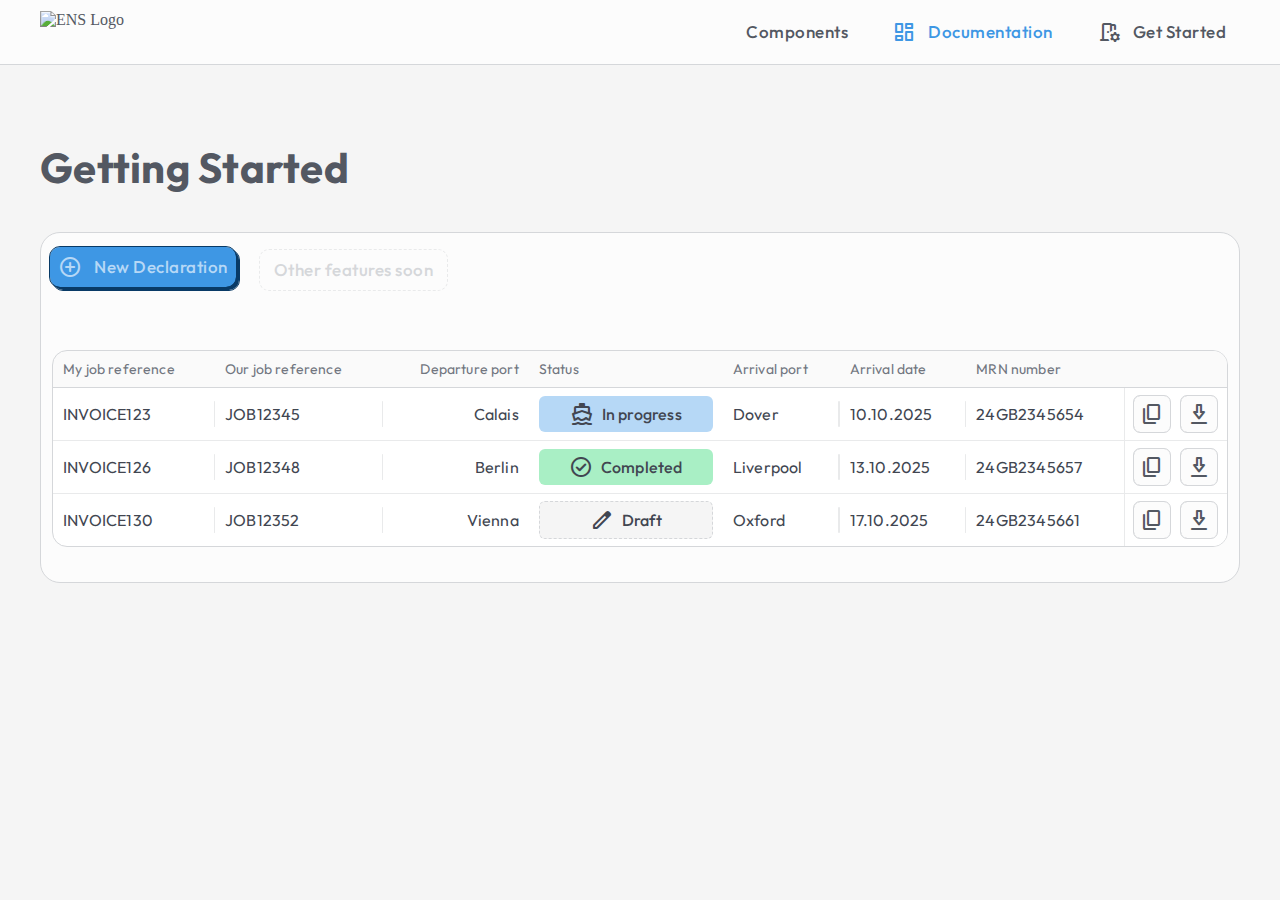
==== commit 042a3d20: "Refactor layout in components-showcase.html and index.html; update form.html for new GB ENS form str" ====
--- a/index.html
+++ b/index.html
@@ -41,8 +41,8 @@
     
     <!-- 🚧 Content Starts Here 🚧 -->
     <h4>Getting Started</h4>
-    <div class="content-container">
-        <section class="container-horizontal">
+    <div class="container_subtle items-start gap-xl">
+        <div class="container hor gap-lg">
             <button class="md brand elevated">
                 <span class="surface">
                     <span class="icon material-symbols-rounded">add_circle</span>
@@ -54,7 +54,7 @@
                     Other features soon
                 </span>
             </button>
-        </section>
+        </div>
 
         <!-- 📋 Table Container 📋 -->
         <div class="table-container">
@@ -105,7 +105,7 @@
                         <td>Berlin</td>
                         <td>
                             <span class="status completed">
-                                <span class="check-icon">✓</span>
+                                <span class="icon material-symbols-rounded">check_circle</span>
                                 Completed
                             </span>
                         </td>
@@ -132,7 +132,7 @@
                         <td>Vienna</td>
                         <td>
                             <span class="status draft">
-                                <span class="draft-icon">✎</span>
+                                <span class="icon material-symbols-rounded">edit</span>
                                 Draft
                             </span>
                         </td>
--- a/styles.css
+++ b/styles.css
@@ -28,7 +28,7 @@
 body {
   display: flex;
   flex-direction: column;
-  align-items: left;
+  align-items: stretch;
   margin: 0;
   gap: var(--container-gap_between-3xl);
   background-color: var(--bg-tertiary);
@@ -55,6 +55,8 @@
   --text_press: var(--text-tertiary);
   --bg: var(--bg-primary);
   color: var(--text);
+  white-space: nowrap;
+
 }
 .logo {
   height: 42px;
